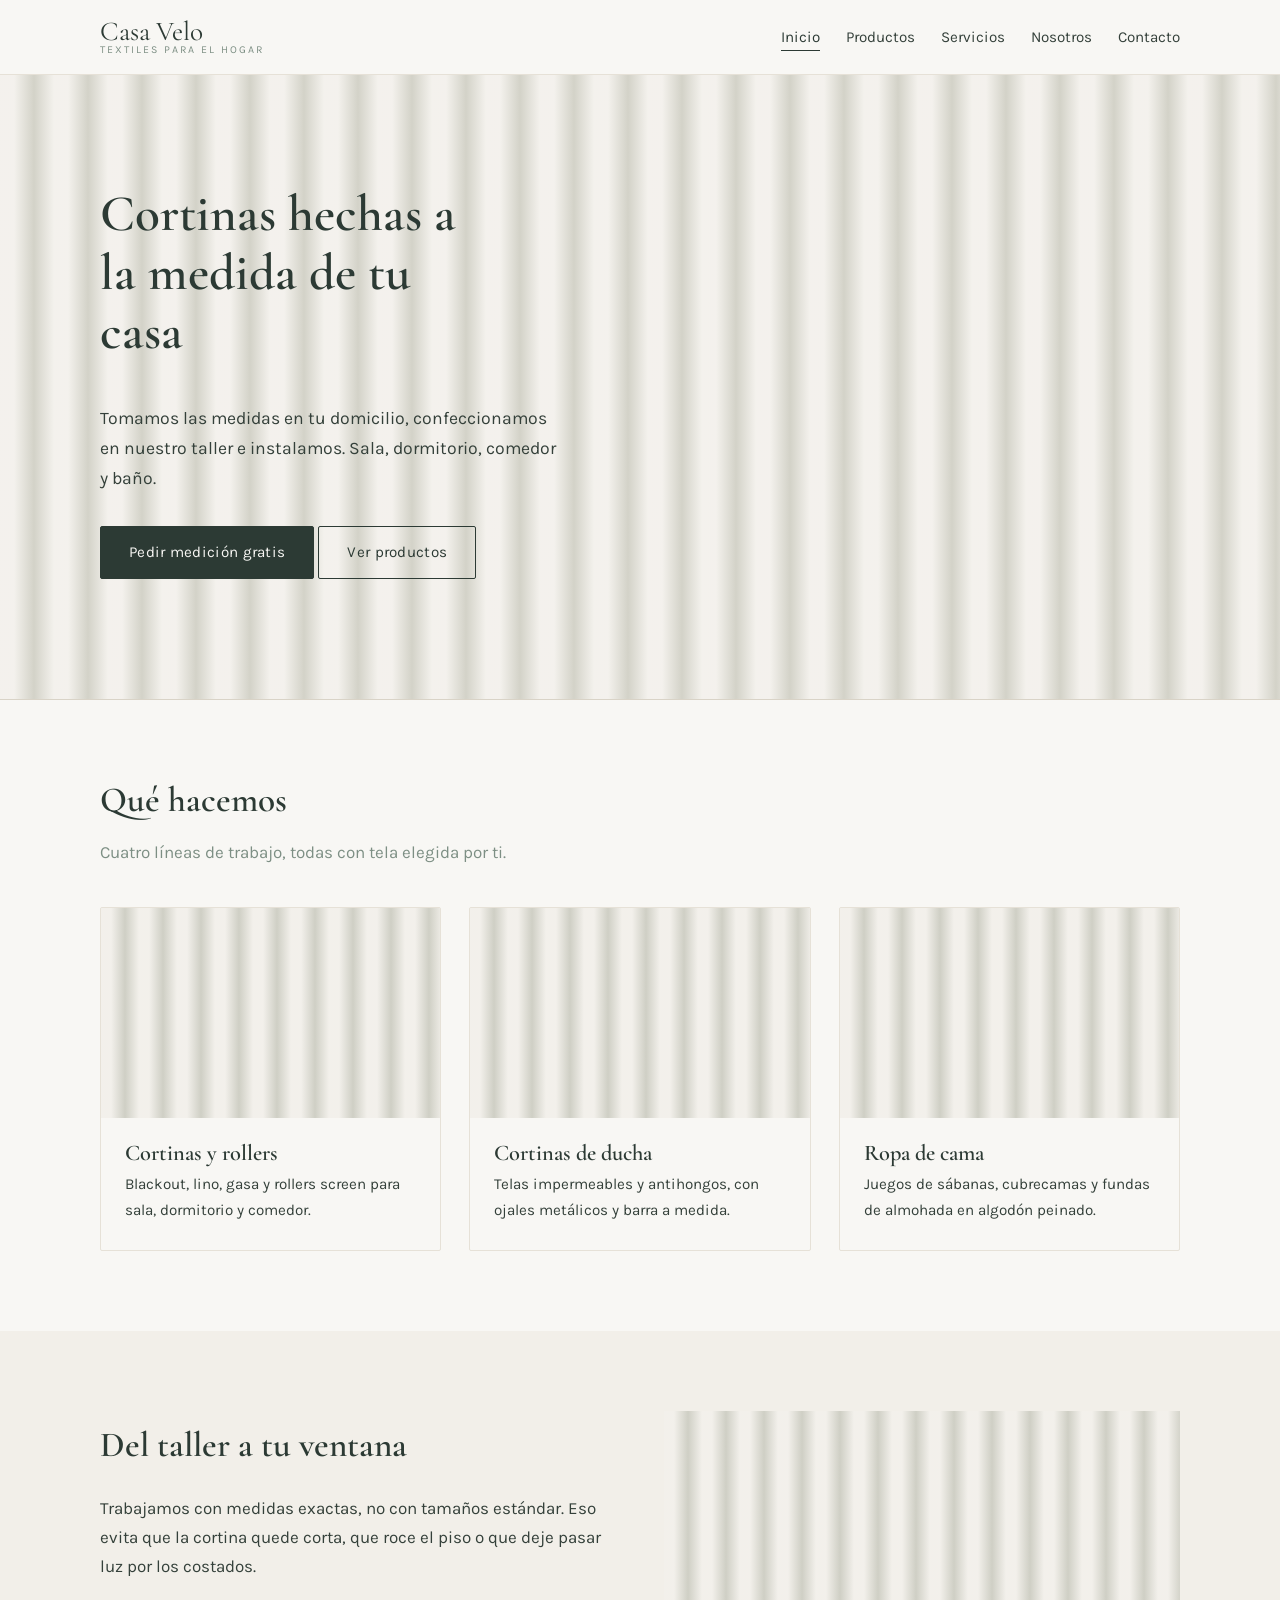
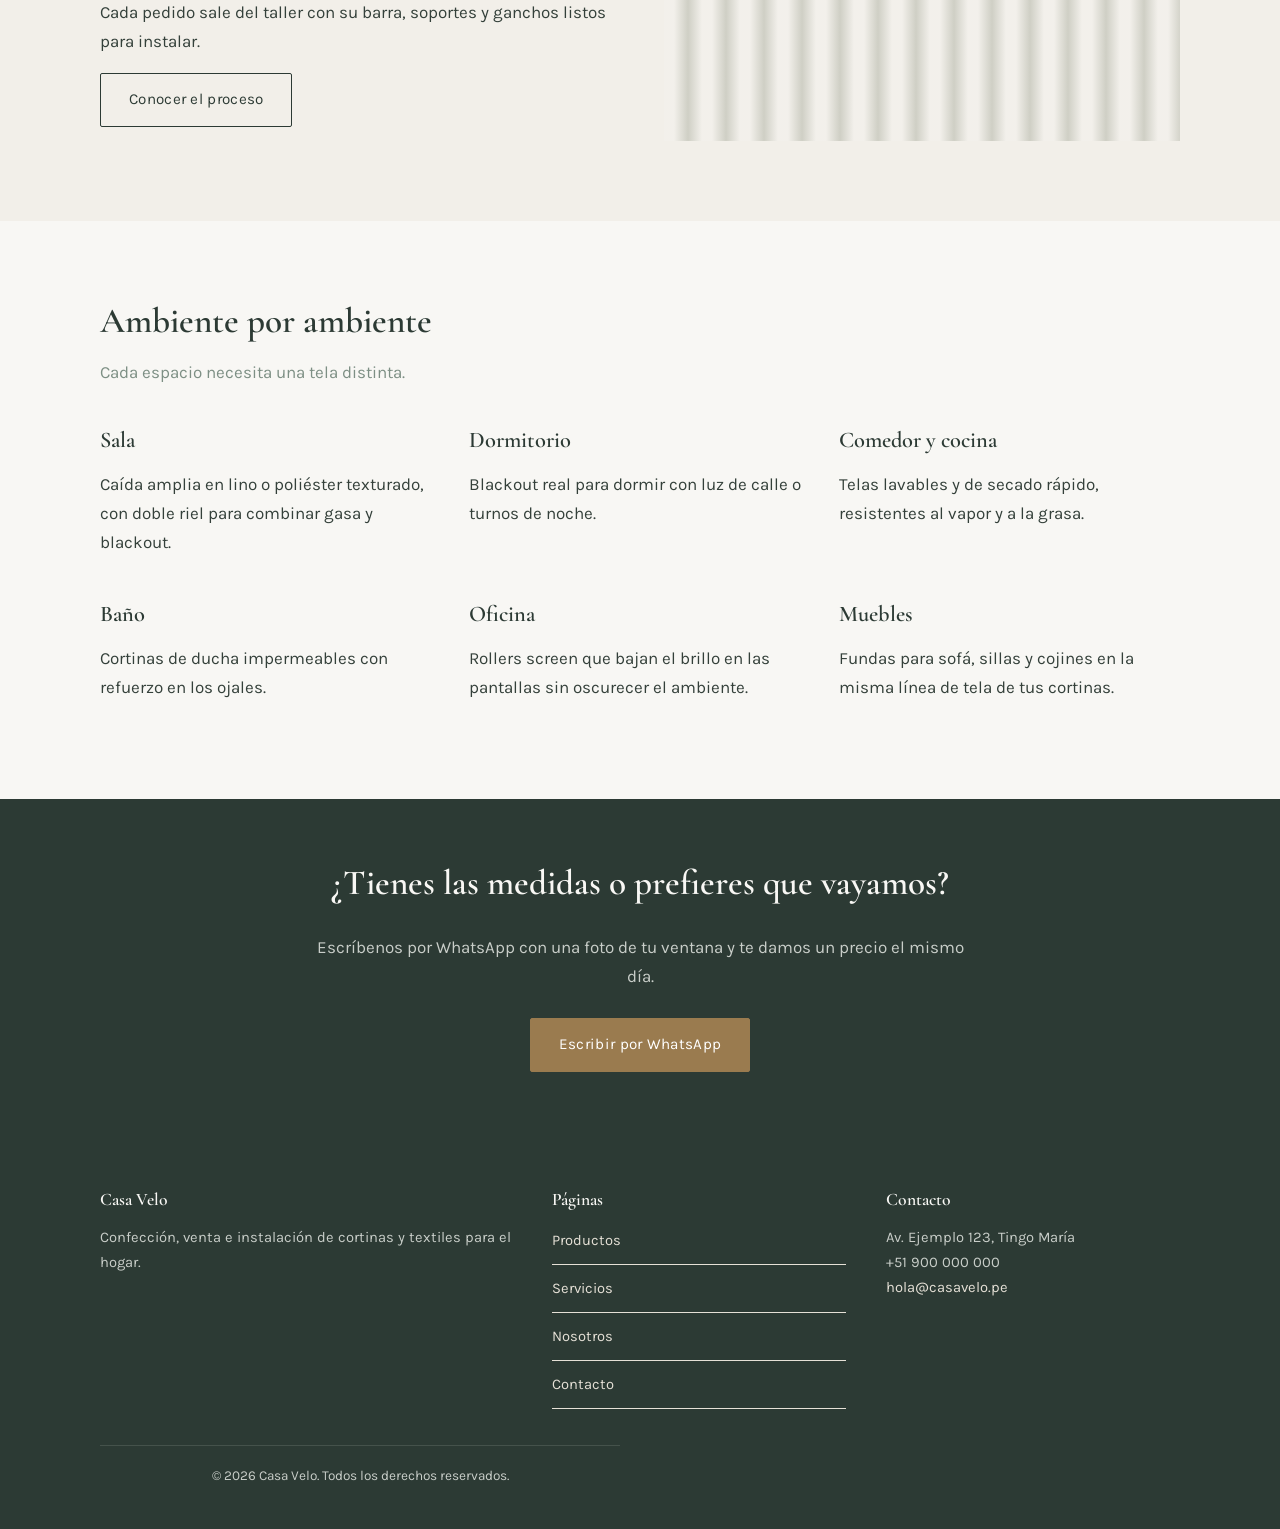
==== index.html @ 7a27e4d9 "ACTUALIZACION PAGINA INDEX ESTILOS" ====
<!DOCTYPE html>
<html lang="es">
<head>
  <meta charset="UTF-8">
  <meta name="viewport" content="width=device-width, initial-scale=1.0">
  <title>Casa Velo | Cortinas y textiles para el hogar</title>
  <meta name="description" content="Confección e instalación de cortinas, rollers, sábanas, cortinas de ducha y fundas para muebles.">
  <link rel="preconnect" href="https://fonts.googleapis.com">
  <link rel="preconnect" href="https://fonts.gstatic.com" crossorigin>
  <link href="https://fonts.googleapis.com/css2?family=Cormorant+Garamond:wght@500;600&family=Karla:wght@400;500&display=swap" rel="stylesheet">
  <link rel="stylesheet" href="estilos.css">
  
</head>
<body>

  <!-- ===== Cabecera con el menú (se repite igual en todas las páginas) ===== -->
  <header class="cabecera">
    <div class="contenedor barra">
      <a href="index.html" class="logo">Casa Velo<span>TEXTILES PARA EL HOGAR</span></a>
      <nav>
        <ul class="menu">
          <li><a href="index.html" class="activo">Inicio</a></li>
          <li><a href="productos.html">Productos</a></li>
          <li><a href="servicios.html">Servicios</a></li>
          <li><a href="nosotros.html">Nosotros</a></li>
          <li><a href="contacto.html">Contacto</a></li>
        </ul>
      </nav>
    </div>
  </header>

  <!-- ===== Portada ===== -->
  <section class="portada">
    <div class="contenedor portada-texto">
      <h1>Cortinas hechas a la medida de tu casa</h1>
      <p>Tomamos las medidas en tu domicilio, confeccionamos en nuestro taller e instalamos. Sala, dormitorio, comedor y baño.</p>
      <a href="contacto.html" class="boton">Pedir medición gratis</a>
      <a href="productos.html" class="boton boton-claro">Ver productos</a>
    </div>
  </section>

  <!-- ===== Categorías principales ===== -->
  <section class="seccion">
    <div class="contenedor">
      <h2 class="titulo-seccion">Qué hacemos</h2>
      <p class="bajada">Cuatro líneas de trabajo, todas con tela elegida por ti.</p>

      <div class="grilla-3">
        <article class="tarjeta">
          <div class="foto"></div>
          <div class="tarjeta-texto">
            <h3>Cortinas y rollers</h3>
            <p>Blackout, lino, gasa y rollers screen para sala, dormitorio y comedor.</p>
          </div>
        </article>

        <article class="tarjeta">
          <div class="foto"></div>
          <div class="tarjeta-texto">
            <h3>Cortinas de ducha</h3>
            <p>Telas impermeables y antihongos, con ojales metálicos y barra a medida.</p>
          </div>
        </article>

        <article class="tarjeta">
          <div class="foto"></div>
          <div class="tarjeta-texto">
            <h3>Ropa de cama</h3>
            <p>Juegos de sábanas, cubrecamas y fundas de almohada en algodón peinado.</p>
          </div>
        </article>
      </div>
    </div>
  </section>

  <!-- ===== Bloque de texto + imagen ===== -->
  <section class="seccion seccion-arena">
    <div class="contenedor grilla-2">
      <div>
        <h2>Del taller a tu ventana</h2>
        <p>Trabajamos con medidas exactas, no con tamaños estándar. Eso evita que la cortina quede corta, que roce el piso o que deje pasar luz por los costados.</p>
        <p>Cada pedido sale del taller con su barra, soportes y ganchos listos para instalar.</p>
        <a href="servicios.html" class="boton boton-claro">Conocer el proceso</a>
      </div>
      <div class="foto foto-alta"></div>
    </div>
  </section>

  <!-- ===== Ambientes ===== -->
  <section class="seccion">
    <div class="contenedor">
      <h2 class="titulo-seccion">Ambiente por ambiente</h2>
      <p class="bajada">Cada espacio necesita una tela distinta.</p>

      <div class="grilla-3">
        <div>
          <h3>Sala</h3>
          <p>Caída amplia en lino o poliéster texturado, con doble riel para combinar gasa y blackout.</p>
        </div>
        <div>
          <h3>Dormitorio</h3>
          <p>Blackout real para dormir con luz de calle o turnos de noche.</p>
        </div>
        <div>
          <h3>Comedor y cocina</h3>
          <p>Telas lavables y de secado rápido, resistentes al vapor y a la grasa.</p>
        </div>
        <div>
          <h3>Baño</h3>
          <p>Cortinas de ducha impermeables con refuerzo en los ojales.</p>
        </div>
        <div>
          <h3>Oficina</h3>
          <p>Rollers screen que bajan el brillo en las pantallas sin oscurecer el ambiente.</p>
        </div>
        <div>
          <h3>Muebles</h3>
          <p>Fundas para sofá, sillas y cojines en la misma línea de tela de tus cortinas.</p>
        </div>
      </div>
    </div>
  </section>

  <!-- ===== Llamada a la acción ===== -->
  <section class="franja">
    <div class="contenedor">
      <h2>¿Tienes las medidas o prefieres que vayamos?</h2>
      <p>Escríbenos por WhatsApp con una foto de tu ventana y te damos un precio el mismo día.</p>
      <a href="contacto.html" class="boton">Escribir por WhatsApp</a>
    </div>
  </section>

  <!-- ===== Pie de página (se repite igual en todas las páginas) ===== -->
  <footer class="pie">
    <div class="contenedor">
      <div class="pie-columnas">
        <div>
          <h3>Casa Velo</h3>
          <p>Confección, venta e instalación de cortinas y textiles para el hogar.</p>
        </div>
        <div>
          <h3>Páginas</h3>
          <ul class="lista-limpia">
            <li><a href="productos.html">Productos</a></li>
            <li><a href="servicios.html">Servicios</a></li>
            <li><a href="nosotros.html">Nosotros</a></li>
            <li><a href="contacto.html">Contacto</a></li>
          </ul>
        </div>
        <div>
          <h3>Contacto</h3>
          <p>
            Av. Ejemplo 123, Tingo María<br>
            +51 900 000 000<br>
            <a href="mailto:hola@casavelo.pe">hola@casavelo.pe</a>
          </p>
        </div>
      </div>
      <p class="pie-final">© 2026 Casa Velo. Todos los derechos reservados.</p>
    </div>
  </footer>

</body>
</html>
---- estilos.css ----
/* =========================================================
   Casa Velo — hoja de estilos única para todas las páginas
   Orden: 1) variables  2) base  3) cabecera  4) portada
          5) secciones  6) tarjetas  7) formulario  8) pie
          9) versión móvil
   ========================================================= */

/* ---------- 1. Variables de color y tipografía ---------- */
/* Cambiar un color aquí lo cambia en todo el sitio. */
:root {
  --pino: #2c3a34;        /* verde oscuro: textos y franjas */
  --salvia: #7d8f84;      /* verde medio: detalles */
  --arena: #e6e1d7;       /* beige claro: bordes y fondos suaves */
  --hueso: #f8f7f4;       /* fondo general */
  --bronce: #9a7b4f;      /* color de acento: enlaces y botones */
  --texto: #34403a;       /* gris verdoso para leer cómodo */

  --serif: "Cormorant Garamond", Georgia, serif;
  --sans: "Karla", "Trebuchet MS", sans-serif;
}

/* ---------- 2. Estilos base ---------- */
* {
  box-sizing: border-box;          /* el padding no agranda las cajas */
}

body {
  margin: 0;
  background-color: var(--hueso);
  color: var(--texto);
  font-family: var(--sans);
  font-size: 17px;
  line-height: 1.7;
}

h1, h2, h3 {
  font-family: var(--serif);
  color: var(--pino);
  font-weight: 600;
  line-height: 1.15;
  margin-top: 0;
}

h1 { font-size: 3.2rem; }
h2 { font-size: 2.2rem; }
h3 { font-size: 1.4rem; margin-bottom: 0.4rem; }

p { max-width: 65ch; }           /* líneas cortas = lectura cómoda */

a { color: var(--bronce); }

img { max-width: 100%; display: block; }

/* Caja centrada que usan todas las secciones */
.contenedor {
  width: 90%;
  max-width: 1080px;
  margin: 0 auto;
}

/* Botones */
.boton {
  display: inline-block;
  background-color: var(--pino);
  color: var(--hueso);
  padding: 13px 28px;
  border: 1px solid var(--pino);
  border-radius: 2px;
  text-decoration: none;
  font-size: 0.95rem;
  letter-spacing: 0.3px;
}

.boton:hover { background-color: #1e2a25; }

.boton-claro {
  background-color: transparent;
  color: var(--pino);
}

.boton-claro:hover {
  background-color: var(--arena);
  color: var(--pino);
}

/* Foco visible para quien navega con teclado */
a:focus-visible,
button:focus-visible,
input:focus-visible,
select:focus-visible,
textarea:focus-visible {
  outline: 2px solid var(--bronce);
  outline-offset: 3px;
}

/* ---------- 3. Cabecera y menú ---------- */
.cabecera {
  border-bottom: 1px solid var(--arena);
  background-color: var(--hueso);
}

.barra {
  display: flex;
  align-items: center;
  justify-content: space-between;
  padding: 18px 0;
}

.logo {
  font-family: var(--serif);
  font-size: 1.7rem;
  color: var(--pino);
  text-decoration: none;
  line-height: 1;
}

.logo span {
  display: block;
  font-family: var(--sans);
  font-size: 0.66rem;
  letter-spacing: 2px;
  color: var(--salvia);
}

.menu {
  list-style: none;      /* quita las viñetas */
  display: flex;
  gap: 26px;
  margin: 0;
  padding: 0;
}

.menu a {
  color: var(--texto);
  text-decoration: none;
  font-size: 0.95rem;
  padding-bottom: 4px;
  border-bottom: 1px solid transparent;
}

.menu a:hover { border-bottom-color: var(--bronce); }

/* La clase "activo" marca la página en la que estamos */
.menu .activo {
  color: var(--pino);
  border-bottom-color: var(--pino);
}

/* ---------- 4. Portada (hero) ---------- */
/* El fondo imita los pliegues de una cortina usando solo CSS.
   Para poner una foto real: reemplaza el "repeating-linear-gradient"
   por  background-image: url("../img/portada.jpg");  */
.portada {
  background-color: var(--arena);
  background-image: repeating-linear-gradient(
    90deg,
    rgba(255, 255, 255, 0.55) 0px,
    rgba(255, 255, 255, 0.55) 14px,
    rgba(125, 143, 132, 0.18) 34px,
    rgba(255, 255, 255, 0.55) 54px
  );
  background-size: cover;
  border-bottom: 1px solid #d9d3c7;
}

.portada-texto {
  padding: 110px 0 120px;
}

.portada h1 { max-width: 15ch; }

.portada p {
  font-size: 1.1rem;
  max-width: 46ch;
  margin-bottom: 32px;
}

/* Portada más baja para las páginas internas */
.portada-interior .portada-texto { padding: 70px 0; }
.portada-interior h1 { font-size: 2.6rem; }

/* ---------- 5. Secciones ---------- */
.seccion { padding: 80px 0; }

.seccion-arena { background-color: #f2efe9; }

.titulo-seccion { margin-bottom: 8px; }

.bajada {
  color: var(--salvia);
  margin-bottom: 40px;
}

/* Rejillas: 3 columnas y 2 columnas */
.grilla-3 {
  display: grid;
  grid-template-columns: repeat(3, 1fr);
  gap: 28px;
}

.grilla-2 {
  display: grid;
  grid-template-columns: 1fr 1fr;
  gap: 48px;
  align-items: center;
}

/* ---------- 6. Tarjetas y fotos ---------- */
.tarjeta {
  background-color: var(--hueso);
  border: 1px solid var(--arena);
  border-radius: 2px;
  overflow: hidden;
}

.tarjeta:hover { border-color: var(--salvia); }

.tarjeta-texto { padding: 22px 24px 26px; }

.tarjeta p { font-size: 0.95rem; margin: 0; }

/* Marcador de foto: se ve bien aunque todavía no subas imágenes.
   Cuando tengas fotos, borra este div y usa:
   <img src="img/sala.jpg" alt="Cortina de sala"> */
.foto {
  height: 210px;
  background-color: var(--arena);
  background-image: repeating-linear-gradient(
    90deg,
    rgba(255, 255, 255, 0.5) 0px,
    rgba(255, 255, 255, 0.5) 10px,
    rgba(125, 143, 132, 0.22) 24px,
    rgba(255, 255, 255, 0.5) 38px
  );
}

.foto-alta { height: 330px; }

/* Lista de ambientes o materiales */
.lista-limpia {
  list-style: none;
  padding: 0;
  margin: 0;
}

.lista-limpia li {
  padding: 11px 0;
  border-bottom: 1px solid var(--arena);
}

/* Servicios numerados: aquí sí hay un orden real (1, 2, 3, 4) */
.paso {
  display: flex;
  gap: 20px;
  padding: 24px 0;
  border-top: 1px solid var(--arena);
}

.paso-numero {
  font-family: var(--serif);
  font-size: 2rem;
  color: var(--salvia);
  min-width: 46px;
}

/* Franja de llamada a la acción */
.franja {
  background-color: var(--pino);
  color: var(--arena);
  padding: 64px 0;
  text-align: center;
}

.franja h2 { color: var(--hueso); }

.franja p { margin: 0 auto 28px; color: #c9cec9; }

.franja .boton {
  background-color: var(--bronce);
  border-color: var(--bronce);
  color: #fff;
}

.franja .boton:hover { background-color: #86693f; }

/* ---------- 7. Formulario de contacto ---------- */
.formulario label {
  display: block;
  margin-bottom: 6px;
  font-size: 0.9rem;
  color: var(--pino);
}

.formulario input,
.formulario select,
.formulario textarea {
  width: 100%;
  padding: 11px 13px;
  margin-bottom: 20px;
  border: 1px solid #d9d3c7;
  border-radius: 2px;
  background-color: #fff;
  font-family: var(--sans);
  font-size: 1rem;
  color: var(--texto);
}

.formulario textarea { min-height: 130px; resize: vertical; }

.datos-contacto p { margin: 0 0 18px; }

.dato-titulo {
  color: var(--salvia);
  font-size: 0.85rem;
  display: block;
}

/* ---------- 8. Pie de página ---------- */
.pie {
  background-color: var(--pino);
  color: #c9cec9;
  padding: 54px 0 28px;
  font-size: 0.92rem;
}

.pie h3 { color: var(--hueso); font-size: 1.1rem; }

.pie a { color: var(--arena); text-decoration: none; }

.pie a:hover { text-decoration: underline; }

.pie-columnas {
  display: grid;
  grid-template-columns: 1.4fr 1fr 1fr;
  gap: 40px;
}

.pie-final {
  margin-top: 36px;
  padding-top: 18px;
  border-top: 1px solid #45524b;
  text-align: center;
  font-size: 0.85rem;
}

/* ---------- 9. Versión móvil ---------- */
/* Todo lo de adentro se aplica solo en pantallas de 760px o menos. */
@media (max-width: 760px) {
  body { font-size: 16px; }

  h1 { font-size: 2.3rem; }
  h2 { font-size: 1.8rem; }

  .barra {
    flex-direction: column;
    gap: 14px;
  }

  .menu {
    flex-wrap: wrap;
    justify-content: center;
    gap: 16px;
  }

  .portada-texto { padding: 70px 0; }

  .seccion { padding: 56px 0; }

  .grilla-3,
  .grilla-2,
  .pie-columnas {
    grid-template-columns: 1fr;   /* una sola columna */
    gap: 24px;
  }
}
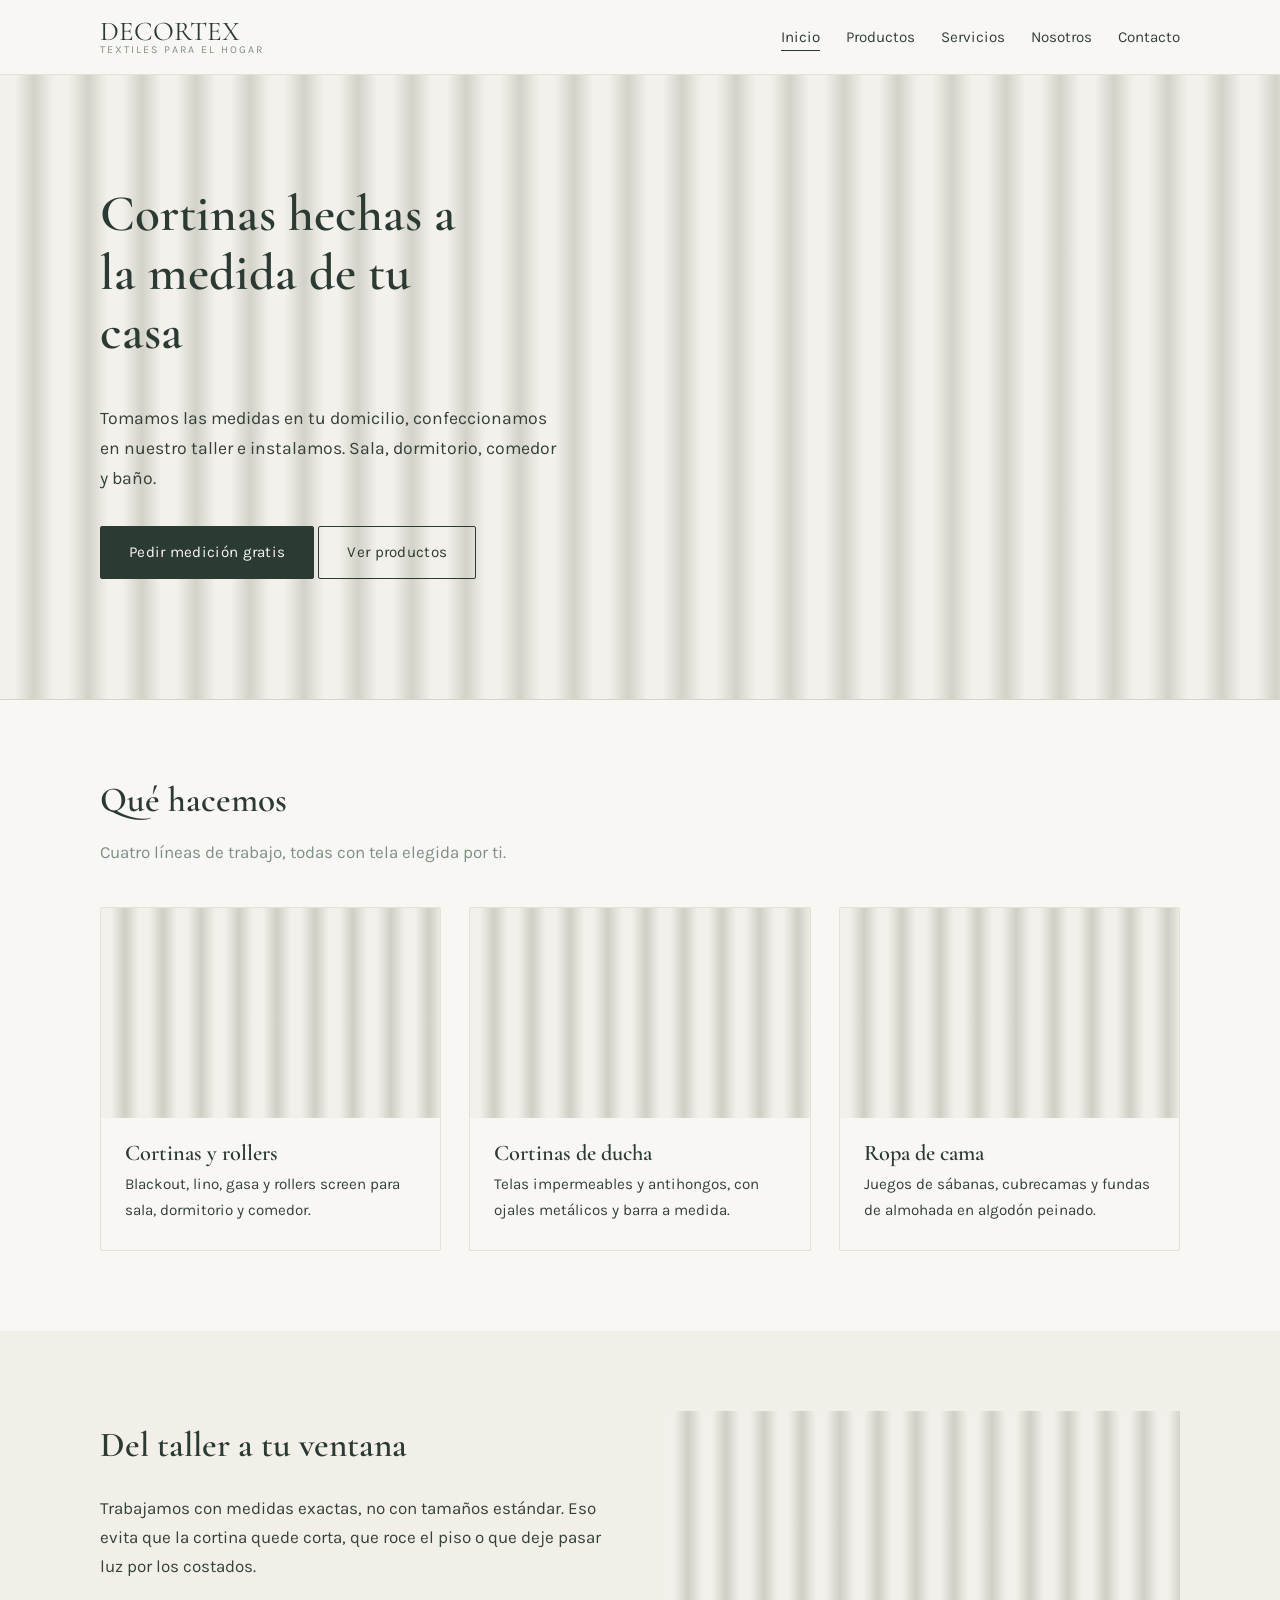
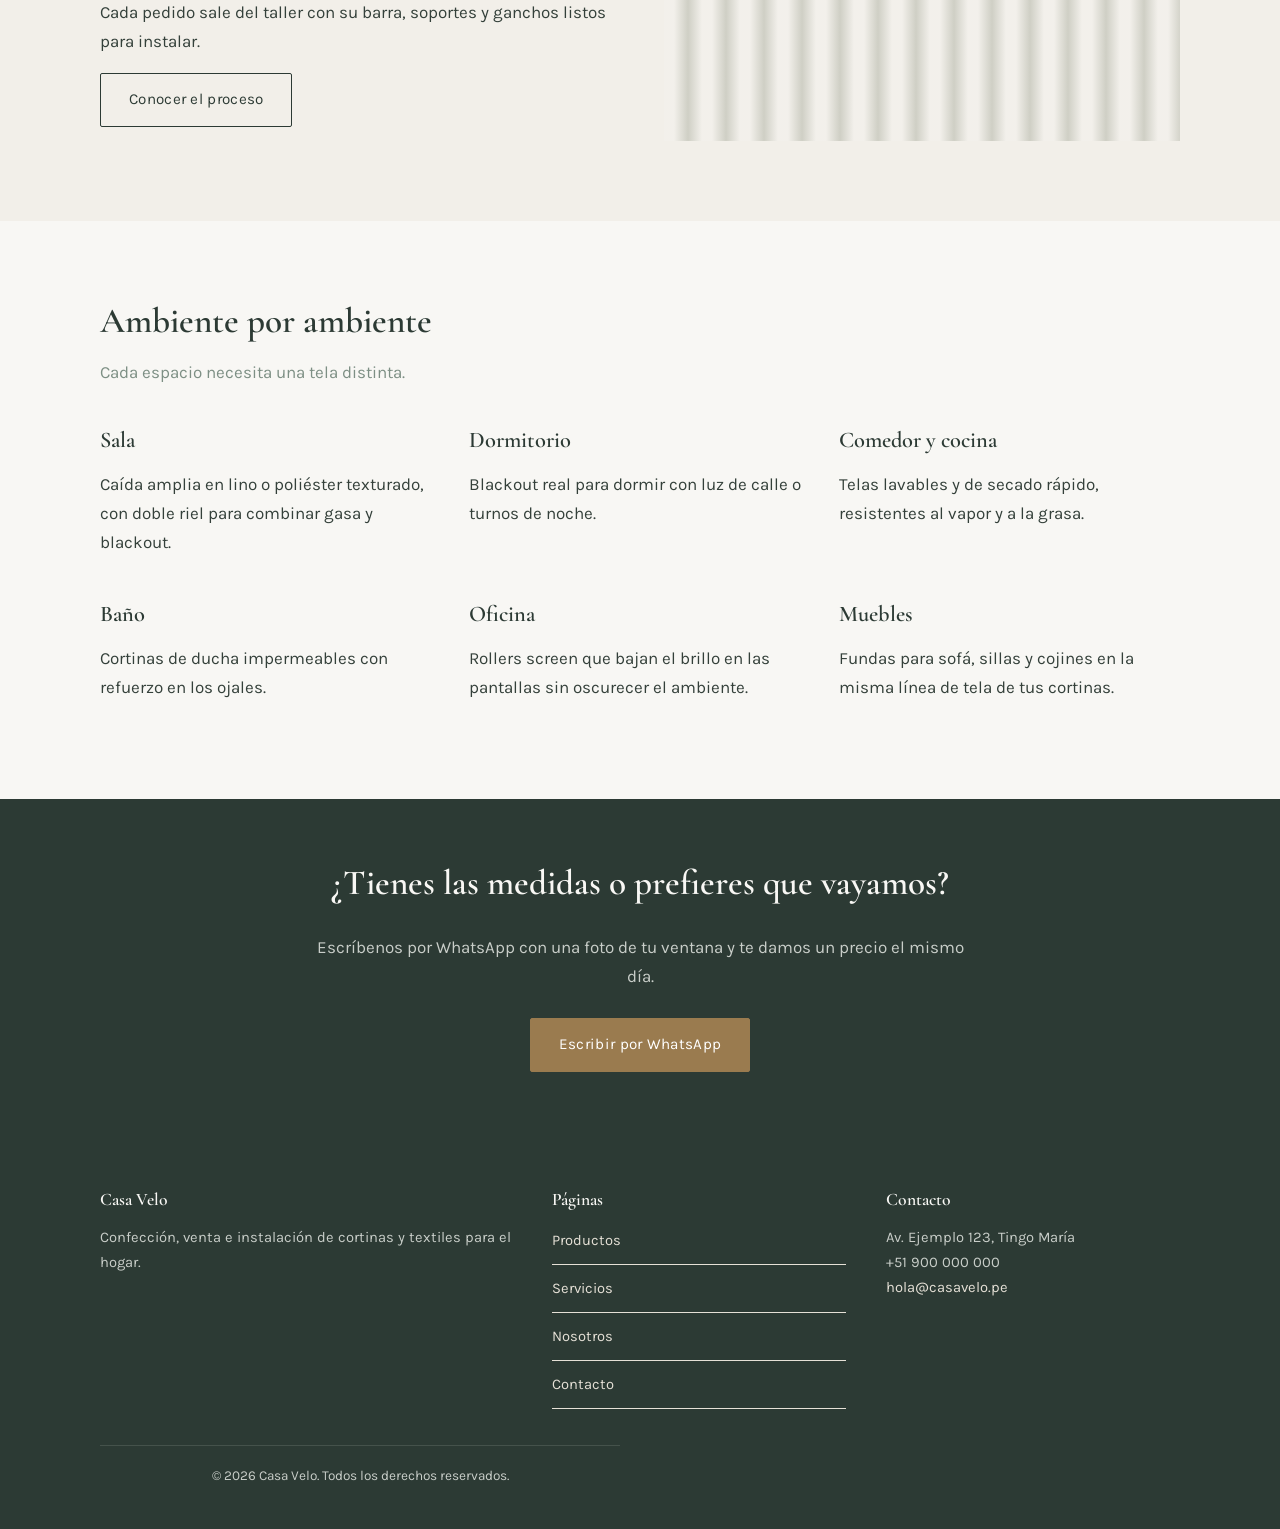
==== commit 873a0a72: "CAMBIO DE NOMBRE" ====
--- a/index.html
+++ b/index.html
@@ -16,7 +16,7 @@
   <!-- ===== Cabecera con el menú (se repite igual en todas las páginas) ===== -->
   <header class="cabecera">
     <div class="contenedor barra">
-      <a href="index.html" class="logo">Casa Velo<span>TEXTILES PARA EL HOGAR</span></a>
+      <a href="index.html" class="logo">DECORTEX<span>TEXTILES PARA EL HOGAR</span></a>
       <nav>
         <ul class="menu">
           <li><a href="index.html" class="activo">Inicio</a></li>
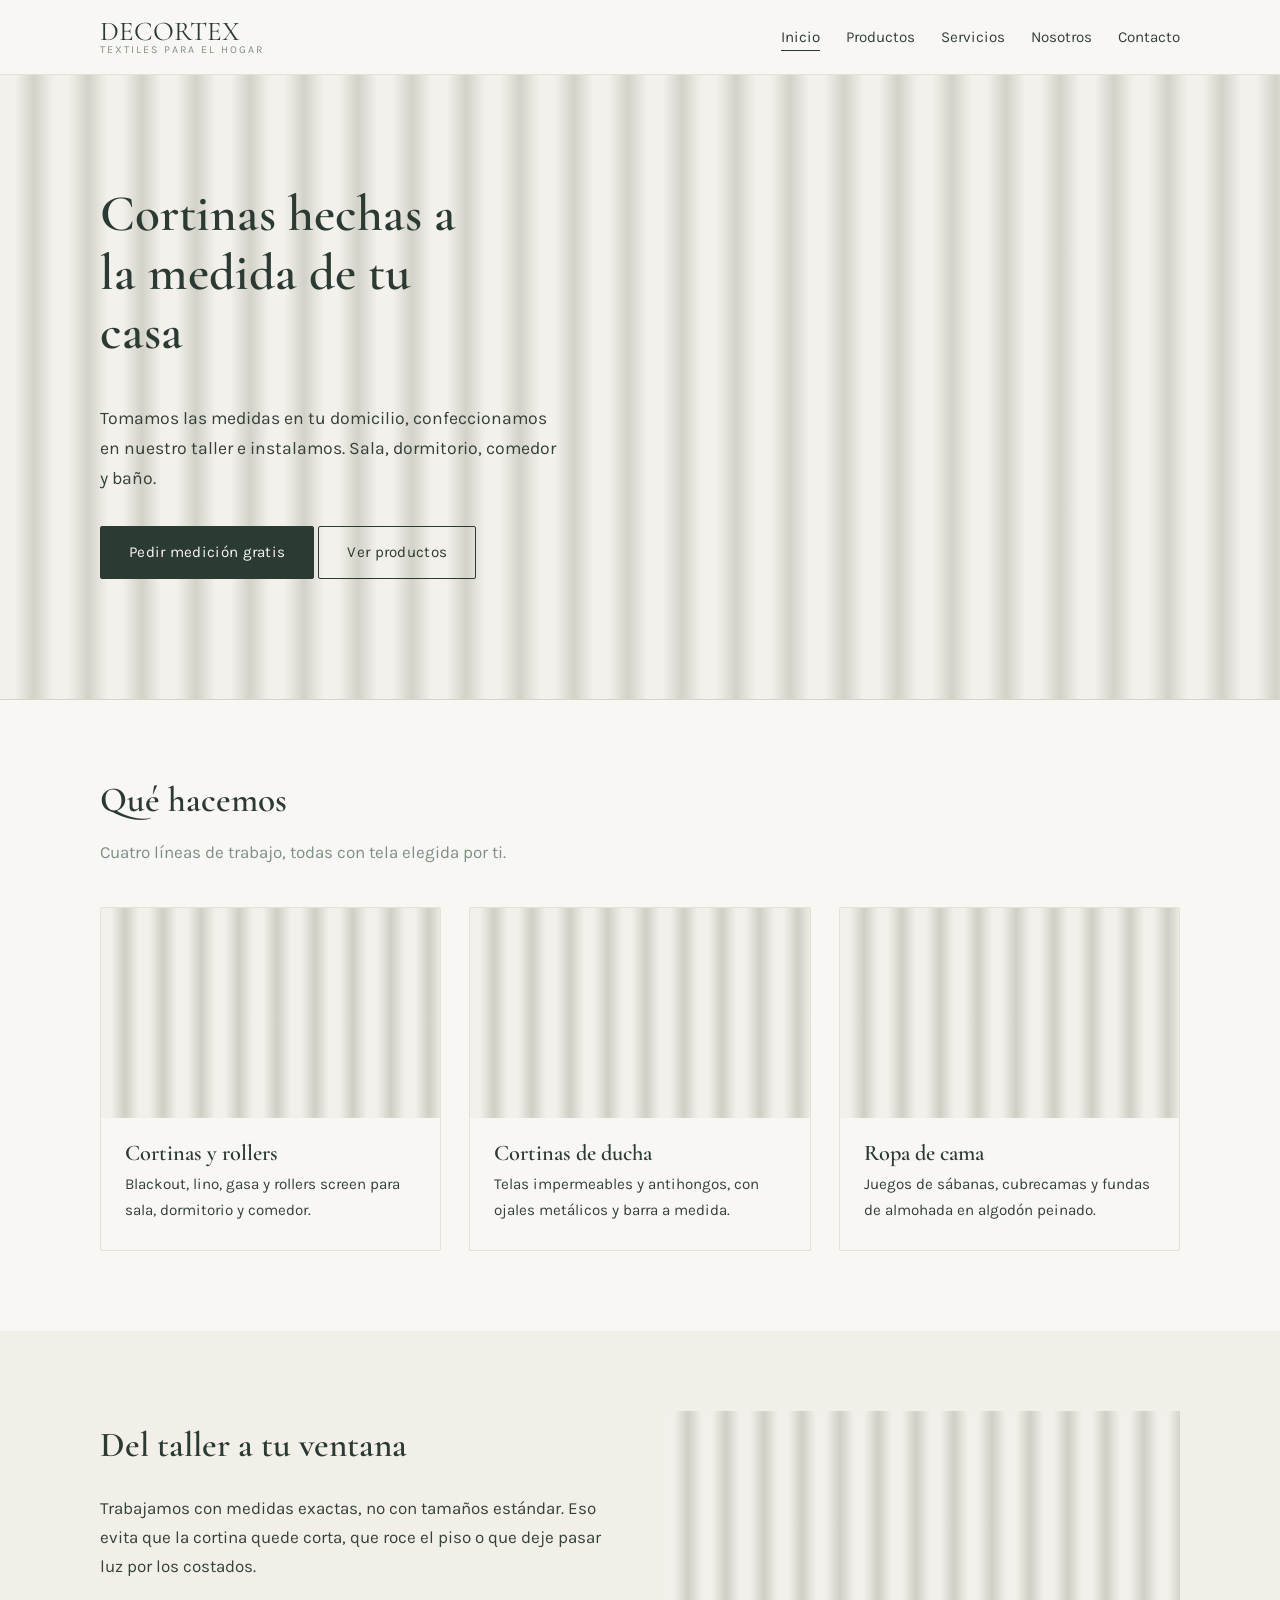
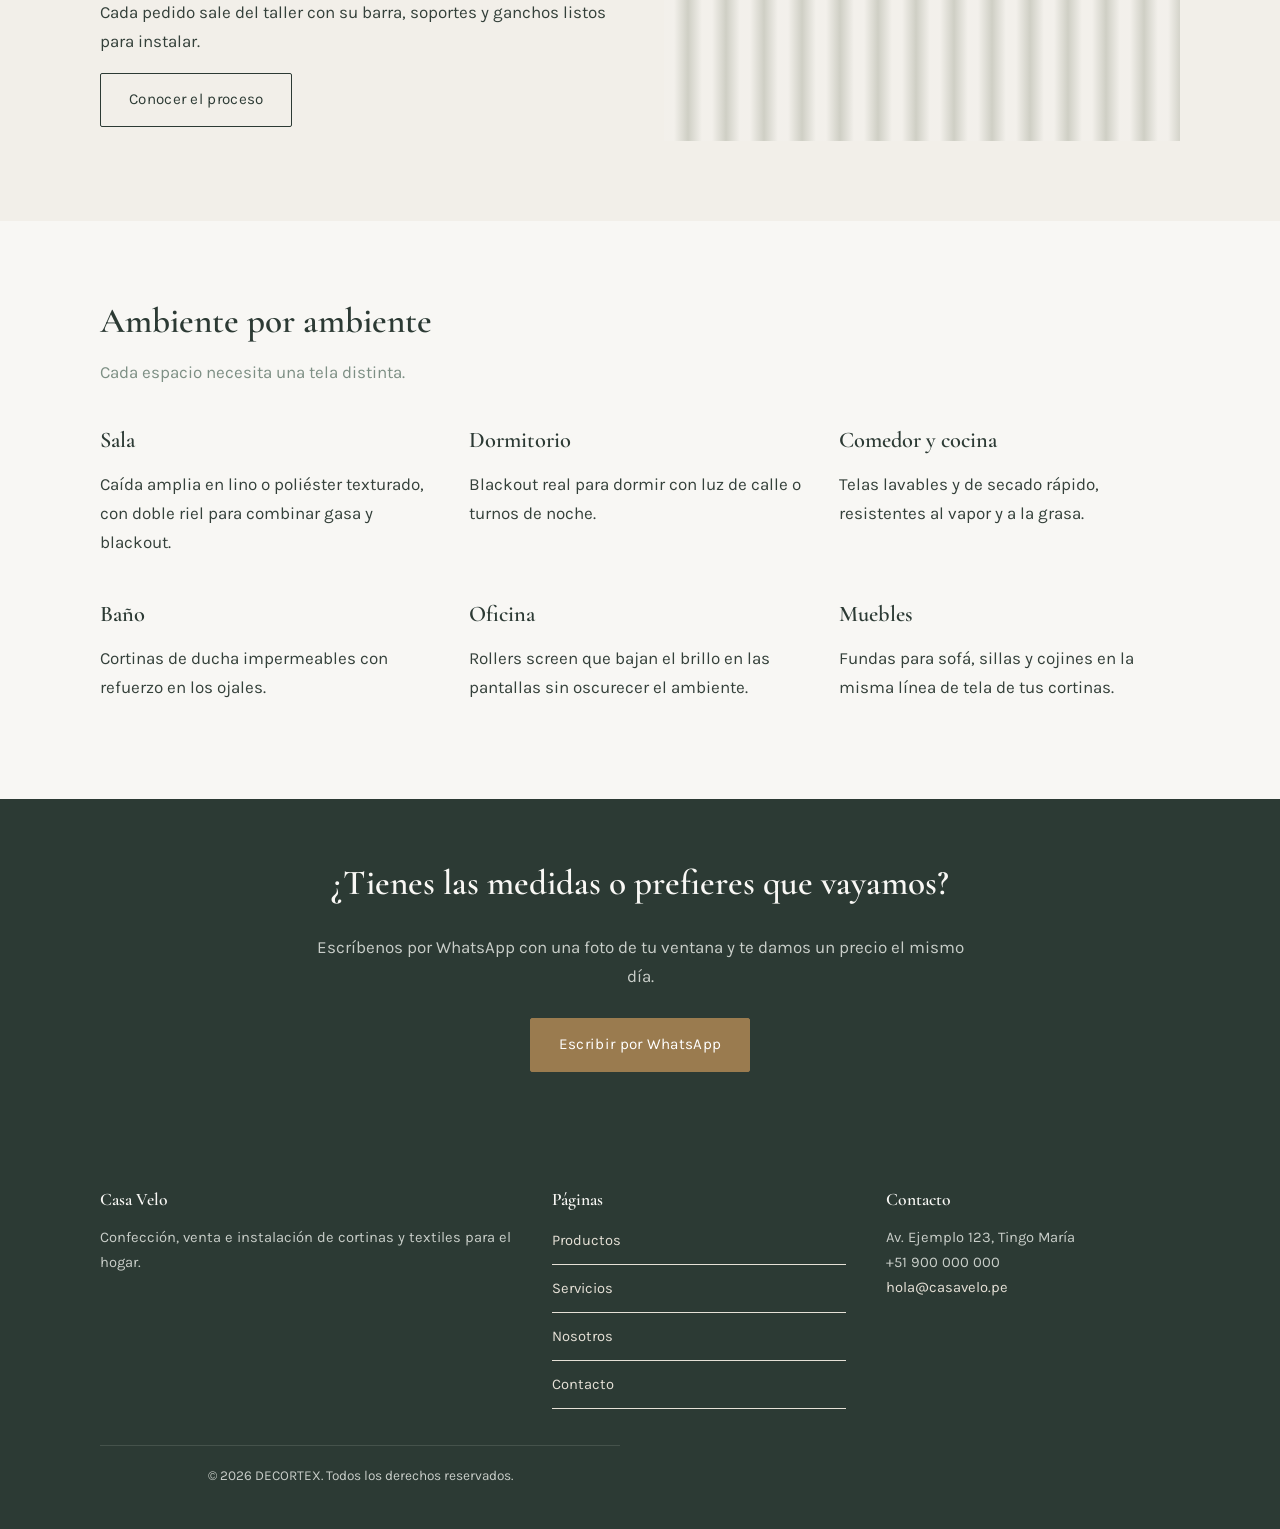
==== commit e1081696: "CAMBIO" ====
--- a/index.html
+++ b/index.html
@@ -156,7 +156,7 @@
           </p>
         </div>
       </div>
-      <p class="pie-final">© 2026 Casa Velo. Todos los derechos reservados.</p>
+      <p class="pie-final">© 2026 DECORTEX. Todos los derechos reservados.</p>
     </div>
   </footer>
 
